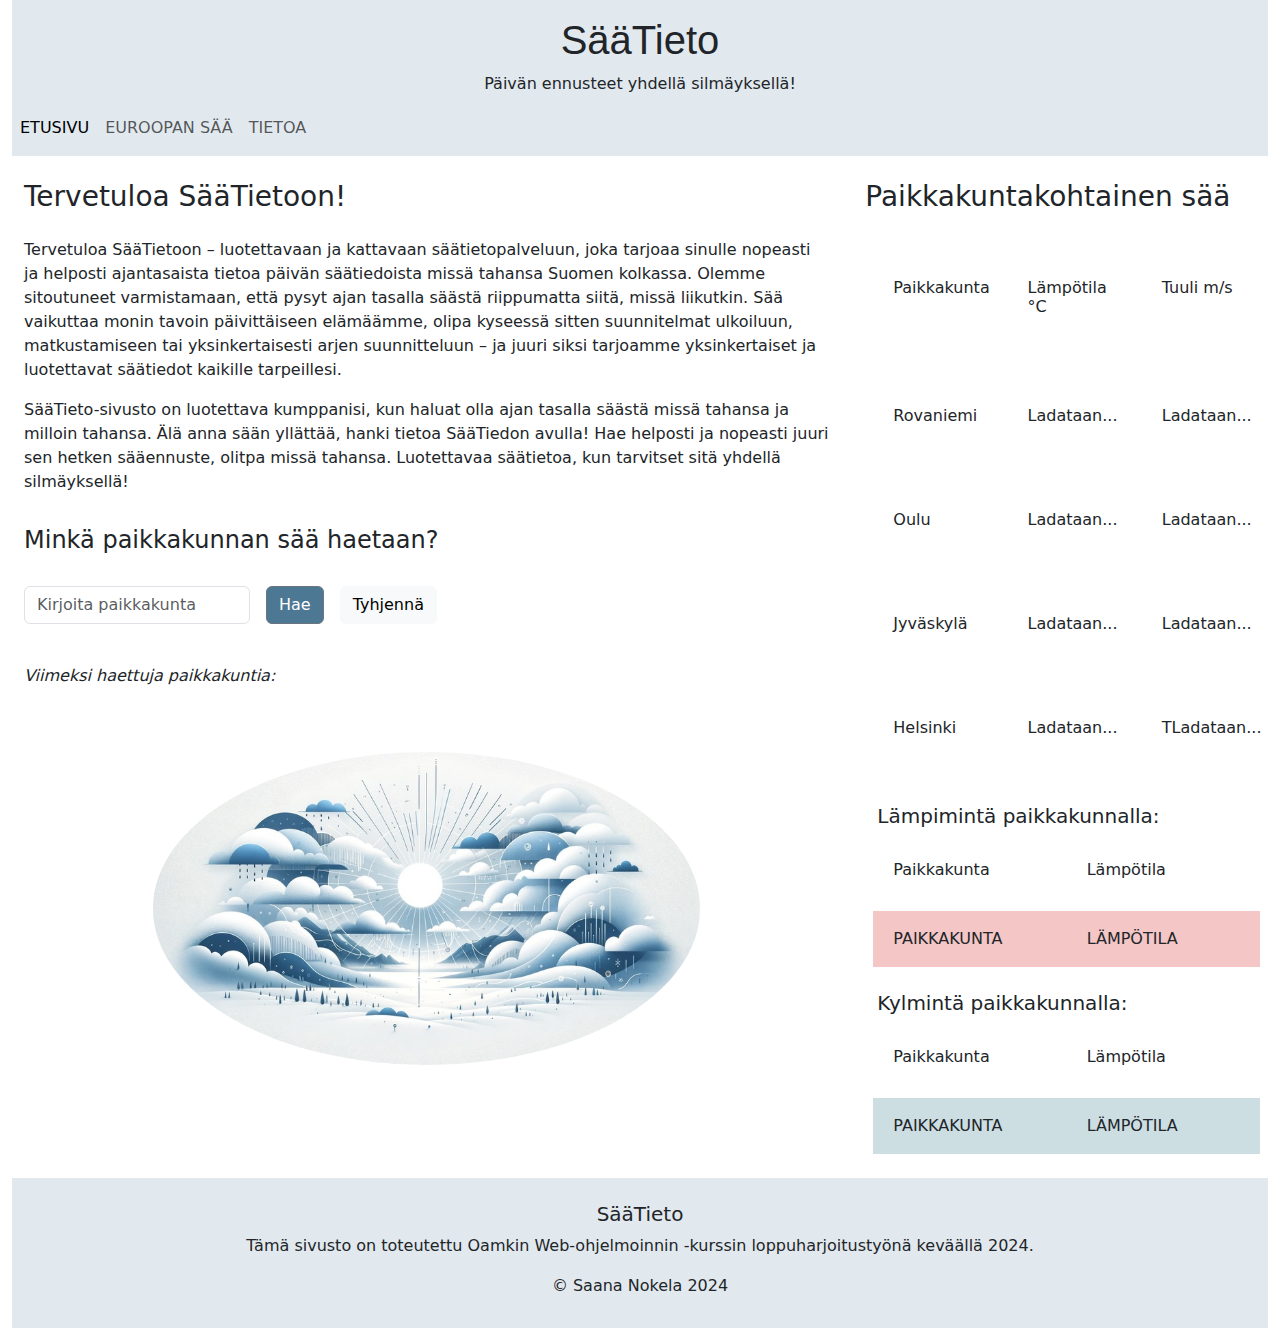
==== index.html @ 3c4e9b1b "Lisätty tietoa-sivulle sisältöä." ====
<!DOCTYPE html>
<html lang="en">
<head>
  <meta charset="UTF-8">
  <meta name="viewport" content="width=device-width, initial-scale=1.0">
  <link href="https://cdn.jsdelivr.net/npm/bootstrap@5.3.2/dist/css/bootstrap.min.css" rel="stylesheet">
  <link href="./css/style.css" rel="stylesheet">
  <title>SääTieto</title>
</head>
<body class="d-flex flex-column min-vh-100 container-fluid">
    <div class="sticky-top">
      <header>
        <div class="pt-3 text-center">
          <div>
            <h1 class="header-title">SääTieto</h1>
          </div>
          <div>
            <p>Päivän ennusteet yhdellä silmäyksellä!</p>
          </div>
        </div>
      </header>
      <nav class="navbar navbar-expand-md">
            <button class="navbar-toggler" type="button"
                data-bs-toggle="collapse"
                data-bs-target="#mainmenu"
                aria-controls="navbarSupportedContent"
                aria-expanded="false"
                aria-label="Toggle navigation">
            <span class="navbar-toggler-icon"></span>
            </button>
          <div class="collapse navbar-collapse " id="mainmenu">
            <ul class="navbar-nav">
              <li class="nav-item"><a class="nav-link active"  href="./index.html">ETUSIVU</a></li>
              <li class="nav-item"><a class="nav-link" href="./european-weather.html">EUROOPAN SÄÄ</a></li>
              <li class="nav-item"><a class="nav-link" href="./about.html">TIETOA</a></li>
            </ul>
          </div>
      </nav>
    </div>
    <div class=" flex-shrink-0">
      <div class="row">
        <div class="col-md-8">
          <article class="container-fluid">
            <h3 class="mt-4">Tervetuloa SääTietoon!</h3>
            <div class="mt-4">
              <p>Tervetuloa SääTietoon – luotettavaan ja kattavaan säätietopalveluun, joka tarjoaa sinulle nopeasti 
                ja helposti ajantasaista tietoa päivän säätiedoista missä tahansa Suomen kolkassa. Olemme 
                sitoutuneet varmistamaan, että pysyt ajan tasalla säästä riippumatta siitä, missä liikutkin. Sää 
                vaikuttaa monin tavoin päivittäiseen elämäämme, olipa kyseessä sitten suunnitelmat ulkoiluun, 
                matkustamiseen tai yksinkertaisesti arjen suunnitteluun – ja juuri siksi tarjoamme yksinkertaiset ja 
                luotettavat säätiedot kaikille tarpeillesi.
              </p>
              <p> SääTieto-sivusto on luotettava kumppanisi, 
              kun haluat olla ajan tasalla säästä missä tahansa ja milloin tahansa. Älä anna sään yllättää, 
              hanki tietoa SääTiedon avulla! Hae helposti ja nopeasti juuri sen hetken sääennuste, olitpa missä 
              tahansa. Luotettavaa säätietoa, kun tarvitset sitä yhdellä silmäyksellä!
              </p>
            </div>
            <div>
              <form class="row g-3 mt-3">
                <h4 class="mb-3">Minkä paikkakunnan sää haetaan?</h4>
                <div class="col-auto">
                  <label for="inputplace" class="visually-hidden">Kirjoita paikkakunta</label>
                  <input type="text" class="form-control" id="inputplace" placeholder="Kirjoita paikkakunta">
                </div>
                <div class="col-auto">
                  <button id="button" type="button" class="btn btn-secondary mb-3">Hae</button>
                </div>
                <div class="col-auto">
                  <button id="clear-button" type="button" class="btn btn-light mb-3">Tyhjennä</button>
                </div>
              </form>
              <div class="mb-4">
                <div>
                  <span id="place-weather-text" class="weather-label fw-bold d-none"></span>
                </div>
                <di>
                  <span class="weather-label fw-bold d-none">Lämpötila</span> 
                  <span id="temperature-output"></span>
                </di>
                <div>
                  <span class="weather-label fw-bold d-none">Tuulisuus</span> 
                  <span id="wind-output"></span>
                </div>
              </div>
            </div>
            <div id="localStorageHistory">
              <div class="fst-italic">
                <p>Viimeksi haettuja paikkakuntia:</p>
                <span id="weather-history"></span>
              </div>
          </div>
            <div class="container">
              <div class="row">
                <div class="col">
                  <div class="pt-5 pb-5 d-flex justify-content-center">  
                     <img src="./img/front-img.jpg" class="front-img rounded-circle" alt="etusivun kuva">
                  </div>
                </div>
              </div>
            </div>
          </article>
        </div>
        <div class="col-md-4">
          <aside>
            <h3 class="mt-4 mb-5">Paikkakuntakohtainen sää</h3>
            <div class="container overflow-hidden">
              <div class="row gy-5">
                <div class="col-4">
                  <h6 class="p-3">Paikkakunta</h6>
                </div>
                <div class="col-4">
                  <h6 class="p-3">Lämpötila &deg;C<h6>
                </div>
                <div class="col-4">
                  <h6 class="p-3">Tuuli m/s</h6>
                </div>
                <div class="col-4">
                  <div class="place-rovaniemi p-3">Rovaniemi</div>
                </div>
                <div class="col-4">
                  <div id="temperature-rovaniemi" class="p-3">Ladataan...</div>
                </div>
                <div class="col-4">
                  <div id="wind-rovaniemi" class="p-3">Ladataan...</div>
                </div>
                <div class="col-4">
                  <div class="place-oulu p-3">Oulu</div>
                </div>
                <div class="col-4">
                  <div id="temperature-oulu" class="p-3">Ladataan...</div>
                </div>
                <div class="col-4">
                  <div id="wind-oulu" class="p-3">Ladataan...</div>
                </div>
                <div class="col-4">
                  <div class="place-jyvaskyla p-3">Jyväskylä</div>
                </div>
                <div class="col-4">
                  <div id="temperature-jyvaskyla" class="p-3">Ladataan...</div>
                </div>
                <div class="col-4">
                  <div id="wind-jyvaskyla" class="p-3">Ladataan...</div>
                </div>
                <div class="col-4">
                  <div id="place-helsinki " class="p-3">Helsinki</div>
                </div>
                <div class="col-4">
                  <div id="temperature-helsinki" class="p-3">Ladataan...</div>
                </div>
                <div class="col-4">
                  <div id="wind-helsinki" class="p-3">TLadataan...</div>
                </div>
              </div>
            </div>
            <div class="container  mt-5 mb-4">
              <div class="row g-2">
                <h5>Lämpimintä paikkakunnalla:</h5>
                <div class=" col-6">
                  <h6 class="p-3">Paikkakunta</h6>
                </div>
                <div class="col-6">
                  <h6 class="p-3">Lämpötila<h6>
                </div>
                <div class="warmest-place-color col-6">
                  <div id="warmest-place" class="p-3">PAIKKAKUNTA</div>
                </div>
                <div class="warmest-place-color col-6">
                  <div id="warmest-temperature" class="p-3">LÄMPÖTILA</div>
                </div>
                <h5 class="mt-4">Kylmintä paikkakunnalla:</h5>
                <div class=" col-6">
                  <h6 class="p-3">Paikkakunta</h6>
                </div>
                <div class="col-6">
                  <h6 class="p-3">Lämpötila<h6>
                </div>
                <div class="coldest-place-color col-6">
                  <div id="coldest-place" class="p-3">PAIKKAKUNTA</div>
                </div>
                <div class="coldest-place-color col-6">
                  <div id="coldest-temperature" class="p-3">LÄMPÖTILA</div>
                </div>
              </div>
            </div>
          </aside>
        </div>
      </div>
    </div>
  <footer class="footer mt-auto">
    <div class="container-fluid text-center">    
      <h5 class="mt-4">SääTieto</h5>
      <p>Tämä sivusto on toteutettu Oamkin Web-ohjelmoinnin -kurssin loppuharjoitustyönä keväällä 2024.</p>
      <p>&copy; Saana Nokela 2024</p>   
    </div>
  </footer>
  <script src="https://cdn.jsdelivr.net/npm/bootstrap@5.3.2/dist/js/bootstrap.bundle.min.js"></script>
  <script src="js/functions.js"></script>
  <script src="js/index.js"></script>
</body>
</html>
---- css/style.css ----
html, body {
    background-color: white;
    margin: 0;
    padding: 0;
}

aside {
    background-color: white;
}

/* TYYLIT */

/* headerin tyylit */
header {
    background-color: #E2E9EE;
    height: 100px;
}

.header-title {
    font-size: 2.5em;
    font-family: Verdana, Geneva, Tahoma, sans-serif;  
}

/* Footerin tyylit */

footer {
    height: 150px;
    background-color: #E2E9EE;
}

/* navin tyylit */
nav {
    background-color:  #E2E9EE;
}

/* etusivun kuvan muotoilu */

.front-img {
    max-width: 70%;
}

.europe-img {
    width: 80%;
}

/* etusin hae napin muokkaus */
#button {
    background-color: #4C7893;
}

/* etusivun aside lämpimin ja kylmin divit */

.warmest-place-color {
    background-color: rgb(244, 198, 198);
}

.coldest-place-color {
    background-color: #CDDEE3;
}
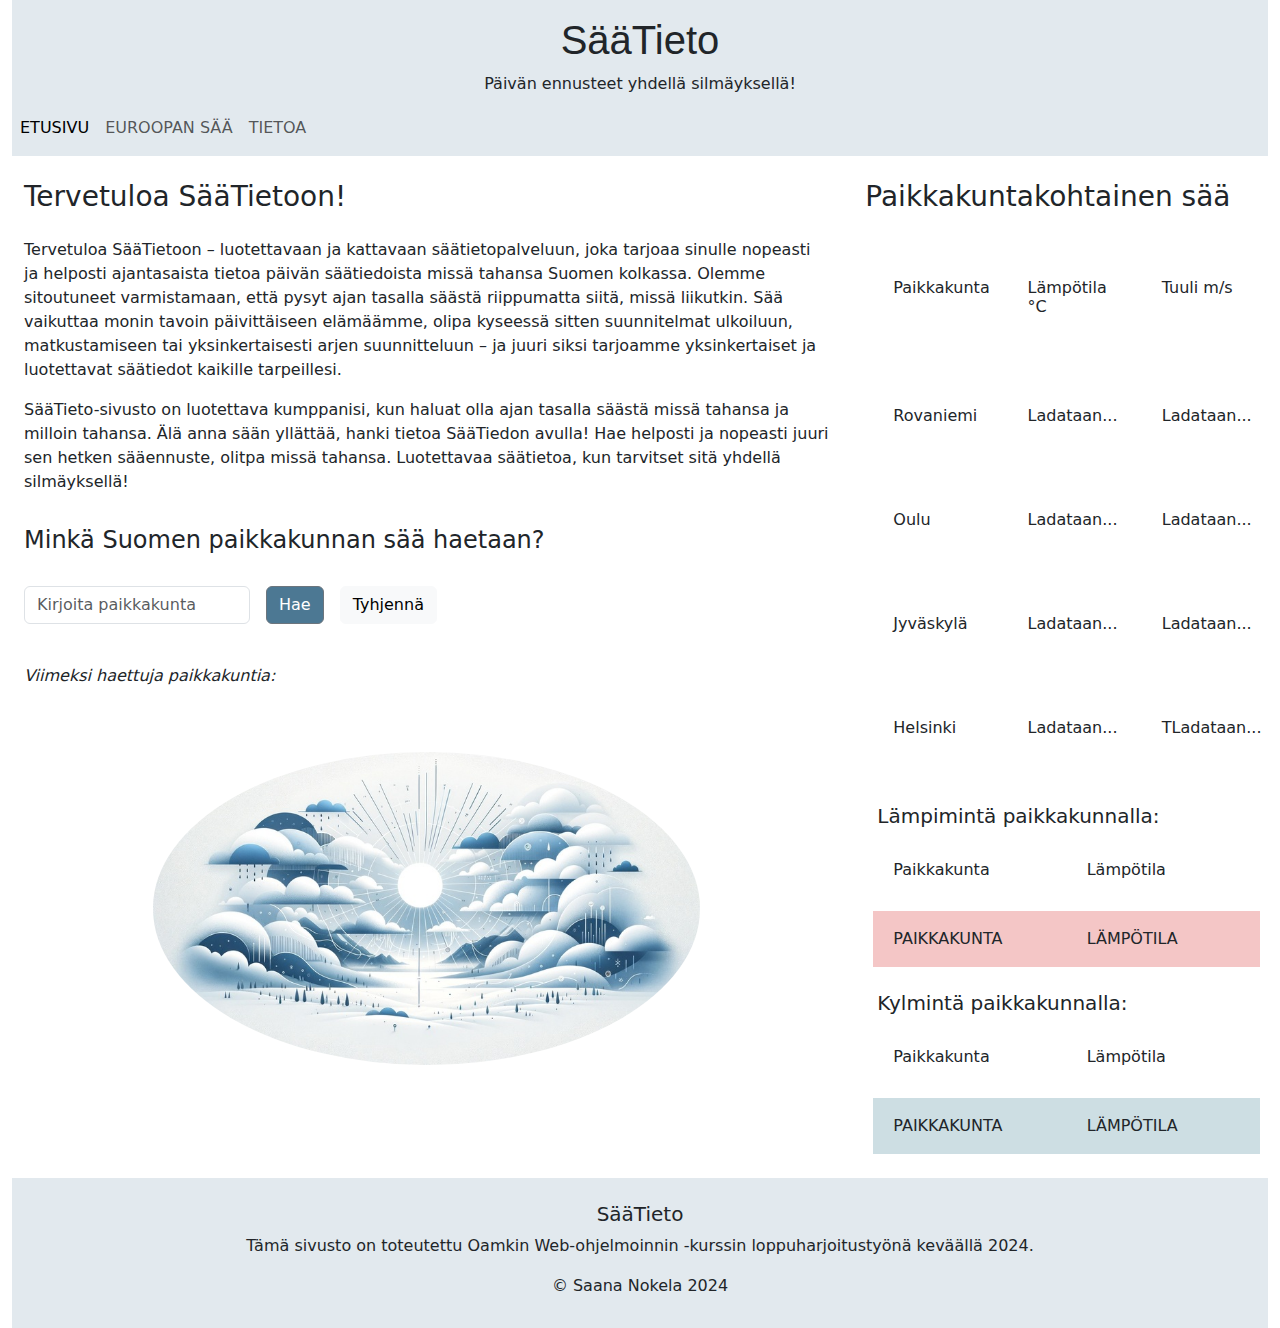
==== commit 6900ce88: "Lisätty mm. virheentarkistusta." ====
--- a/index.html
+++ b/index.html
@@ -58,7 +58,7 @@
             </div>
             <div>
               <form class="row g-3 mt-3">
-                <h4 class="mb-3">Minkä paikkakunnan sää haetaan?</h4>
+                <h4 class="mb-3">Minkä Suomen paikkakunnan sää haetaan?</h4>
                 <div class="col-auto">
                   <label for="inputplace" class="visually-hidden">Kirjoita paikkakunta</label>
                   <input type="text" class="form-control" id="inputplace" placeholder="Kirjoita paikkakunta">
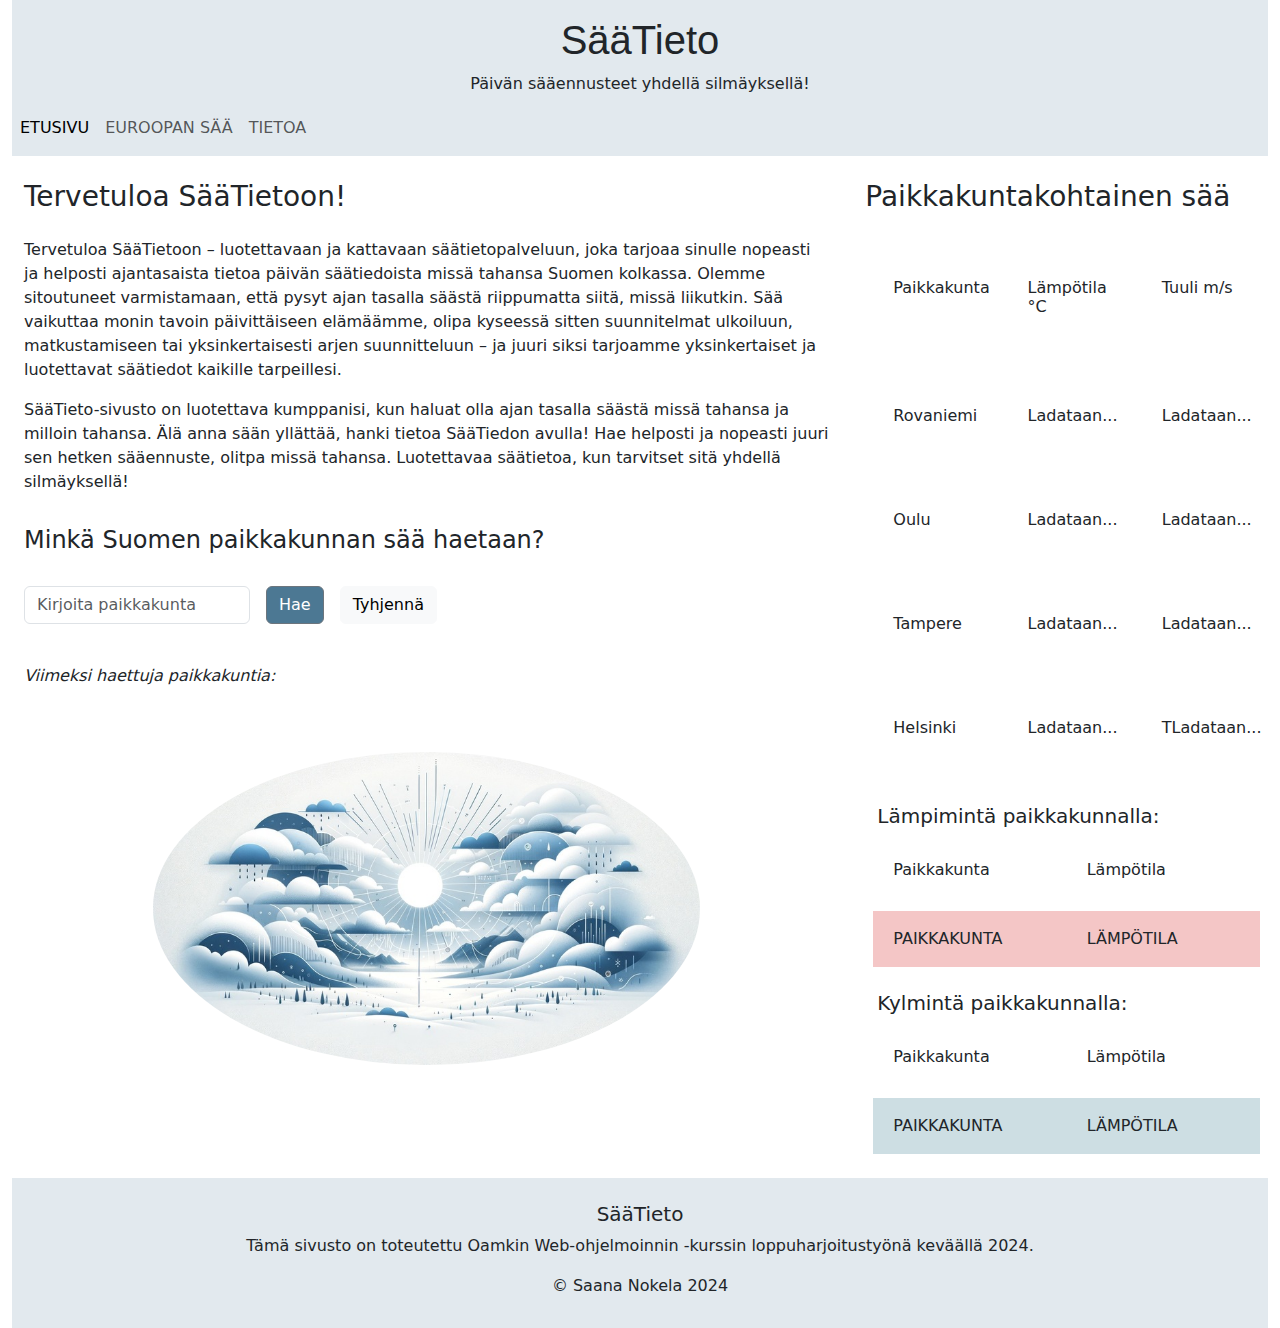
==== commit 26cc1738: "Lisätty README-tiedosto. Korjailtu html-tiedostoja." ====
--- a/index.html
+++ b/index.html
@@ -8,14 +8,14 @@
   <title>SääTieto</title>
 </head>
 <body class="d-flex flex-column min-vh-100 container-fluid">
-    <div class="sticky-top">
+    <div class="background-color">
       <header>
         <div class="pt-3 text-center">
           <div>
             <h1 class="header-title">SääTieto</h1>
           </div>
           <div>
-            <p>Päivän ennusteet yhdellä silmäyksellä!</p>
+            <p>Päivän sääennusteet yhdellä silmäyksellä!</p>
           </div>
         </div>
       </header>
@@ -57,14 +57,14 @@
               </p>
             </div>
             <div>
-              <form class="row g-3 mt-3">
+              <form id="formplace" class="row g-3 mt-3">
                 <h4 class="mb-3">Minkä Suomen paikkakunnan sää haetaan?</h4>
                 <div class="col-auto">
                   <label for="inputplace" class="visually-hidden">Kirjoita paikkakunta</label>
                   <input type="text" class="form-control" id="inputplace" placeholder="Kirjoita paikkakunta">
                 </div>
                 <div class="col-auto">
-                  <button id="button" type="button" class="btn btn-secondary mb-3">Hae</button>
+                  <button id="button" type="submit" class="btn btn-secondary mb-3">Hae</button>
                 </div>
                 <div class="col-auto">
                   <button id="clear-button" type="button" class="btn btn-light mb-3">Tyhjennä</button>
@@ -134,13 +134,13 @@
                   <div id="wind-oulu" class="p-3">Ladataan...</div>
                 </div>
                 <div class="col-4">
-                  <div class="place-jyvaskyla p-3">Jyväskylä</div>
-                </div>
-                <div class="col-4">
-                  <div id="temperature-jyvaskyla" class="p-3">Ladataan...</div>
-                </div>
-                <div class="col-4">
-                  <div id="wind-jyvaskyla" class="p-3">Ladataan...</div>
+                  <div class="place-tampere p-3">Tampere</div>
+                </div>
+                <div class="col-4">
+                  <div id="temperature-tampere" class="p-3">Ladataan...</div>
+                </div>
+                <div class="col-4">
+                  <div id="wind-tampere" class="p-3">Ladataan...</div>
                 </div>
                 <div class="col-4">
                   <div id="place-helsinki " class="p-3">Helsinki</div>
@@ -187,7 +187,7 @@
         </div>
       </div>
     </div>
-  <footer class="footer mt-auto">
+  <footer class="footer mt-auto background-color">
     <div class="container-fluid text-center">    
       <h5 class="mt-4">SääTieto</h5>
       <p>Tämä sivusto on toteutettu Oamkin Web-ohjelmoinnin -kurssin loppuharjoitustyönä keväällä 2024.</p>
--- a/css/style.css
+++ b/css/style.css
@@ -9,11 +9,13 @@
     background-color: white;
 }
 
-/* TYYLIT */
+/* Headerin, navin ja footerin taustaväri*/
+.background-color {
+    background-color: #E2E9EE;
+}
 
 /* headerin tyylit */
 header {
-    background-color: #E2E9EE;
     height: 100px;
 }
 
@@ -26,12 +28,6 @@
 
 footer {
     height: 150px;
-    background-color: #E2E9EE;
-}
-
-/* navin tyylit */
-nav {
-    background-color:  #E2E9EE;
 }
 
 /* etusivun kuvan muotoilu */
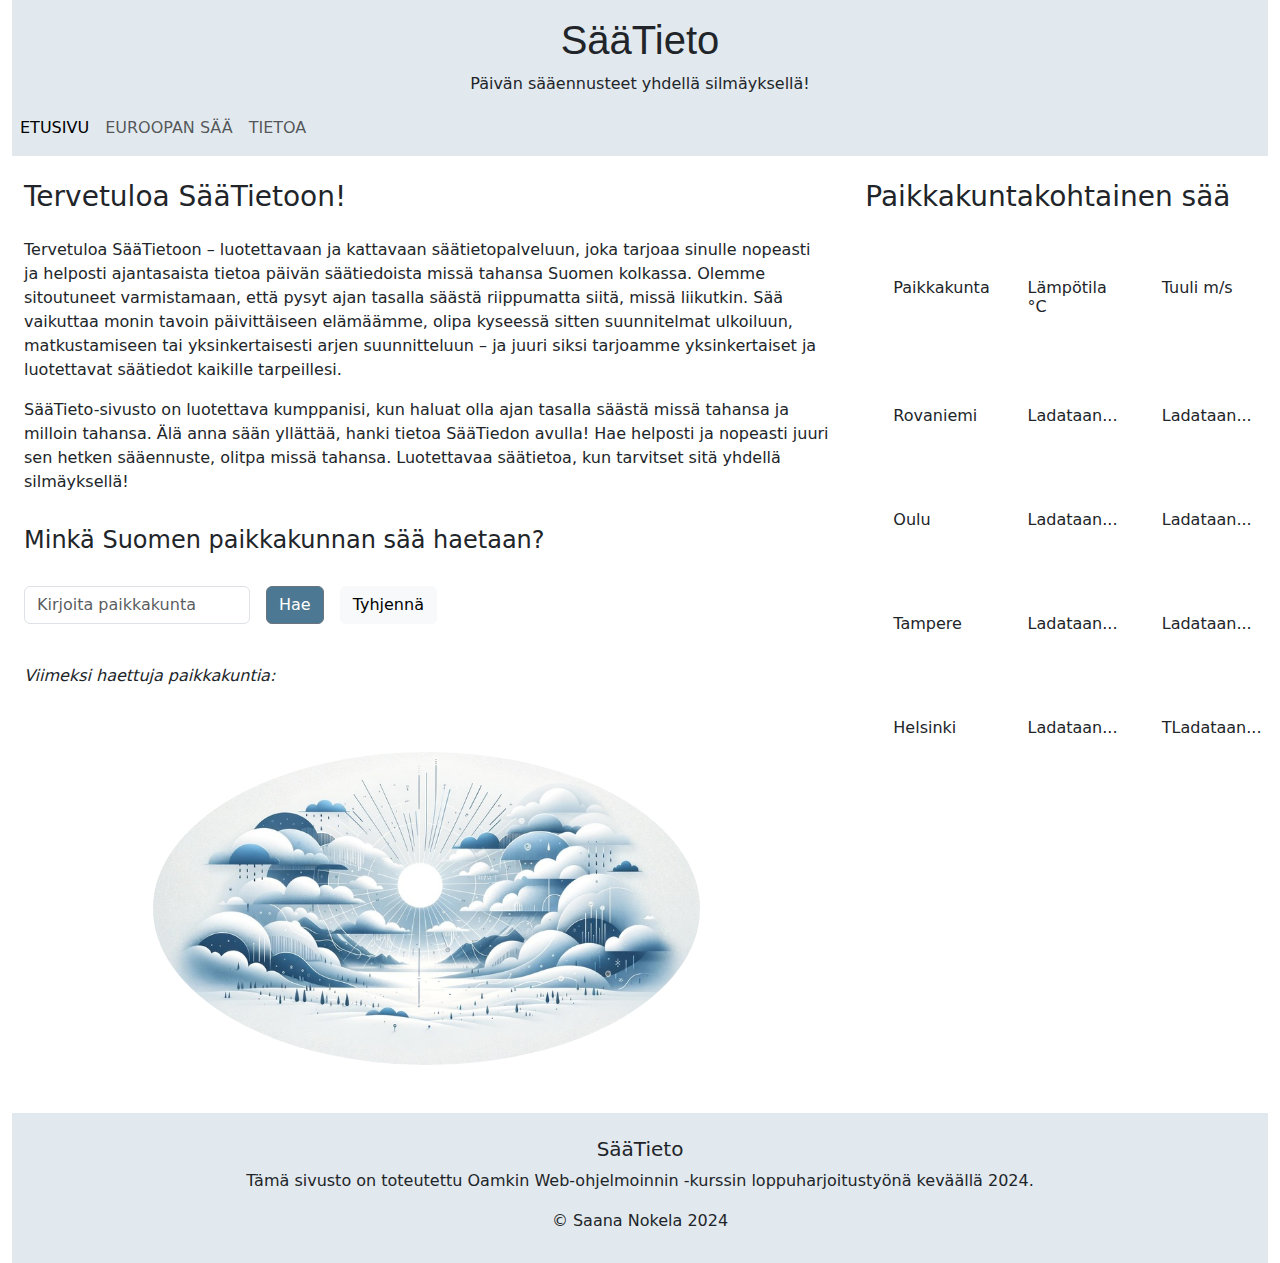
==== commit 424ca45c: "Muutettu index-  ja euroopan sää -sivujen sisältöä ja toiminnallisuutta." ====
--- a/index.html
+++ b/index.html
@@ -153,7 +153,7 @@
                 </div>
               </div>
             </div>
-            <div class="container  mt-5 mb-4">
+            <!-- <div class="container  mt-5 mb-4">
               <div class="row g-2">
                 <h5>Lämpimintä paikkakunnalla:</h5>
                 <div class=" col-6">
@@ -182,7 +182,7 @@
                   <div id="coldest-temperature" class="p-3">LÄMPÖTILA</div>
                 </div>
               </div>
-            </div>
+            </div> -->
           </aside>
         </div>
       </div>
--- a/css/style.css
+++ b/css/style.css
@@ -1,4 +1,3 @@
-
 html, body {
     background-color: white;
     margin: 0;
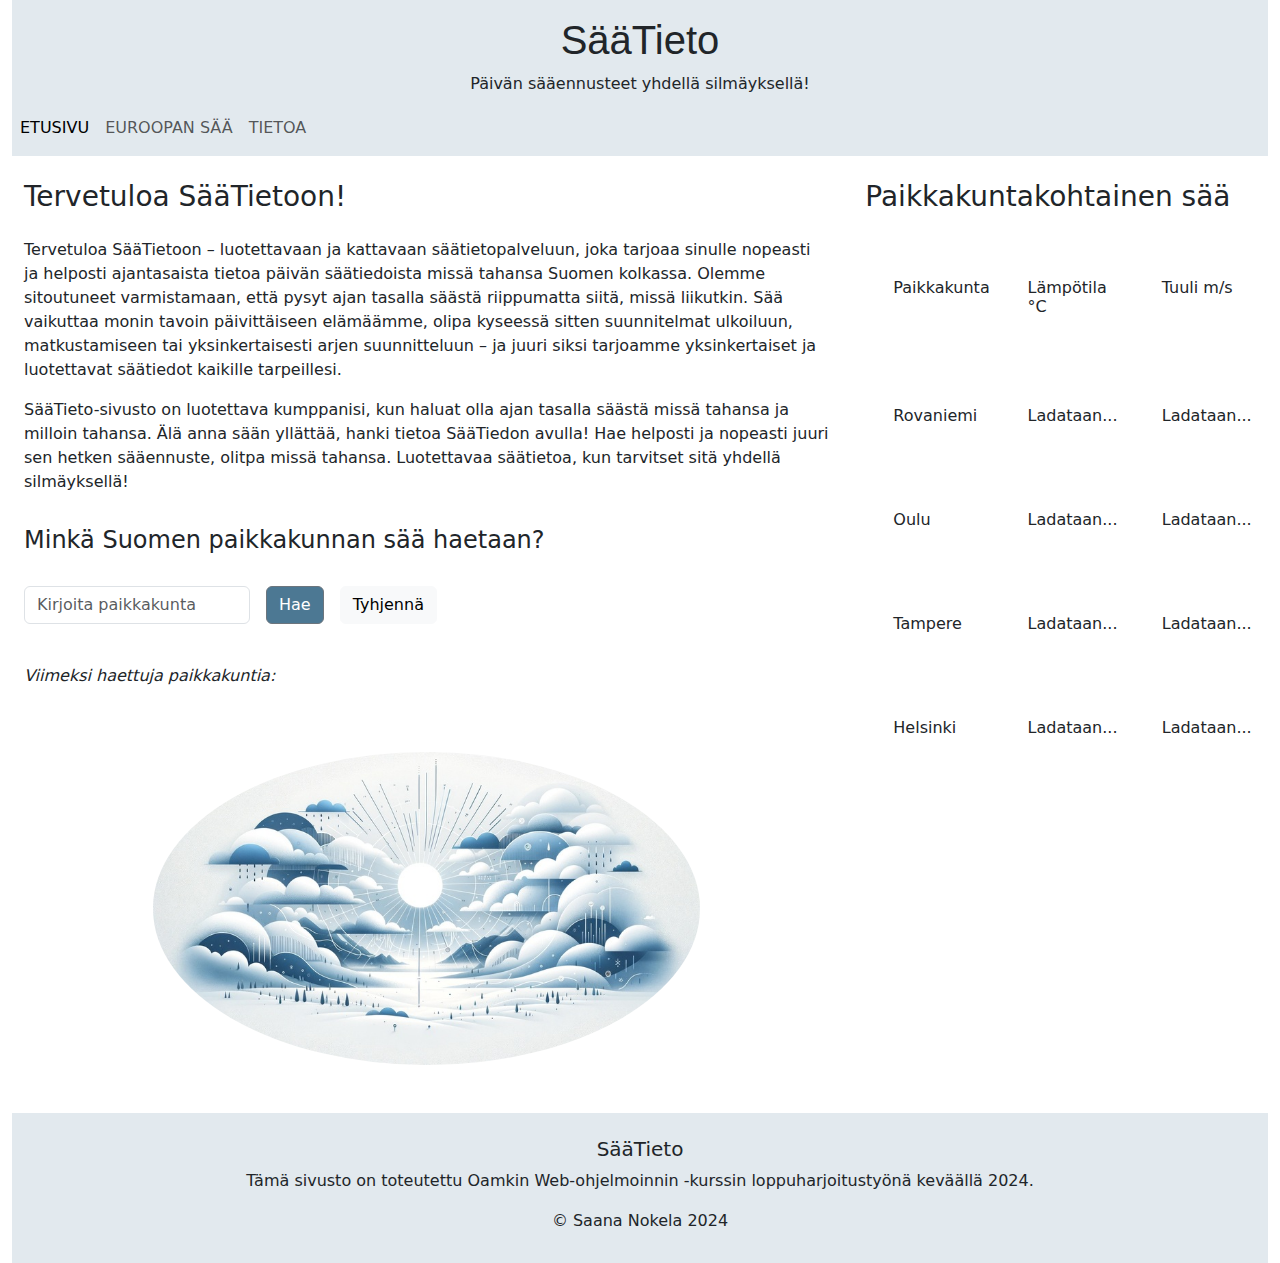
==== commit c8a69745: "Korjattu index.html tiedostoa ja functions.js-tiedostoa." ====
--- a/index.html
+++ b/index.html
@@ -149,40 +149,10 @@
                   <div id="temperature-helsinki" class="p-3">Ladataan...</div>
                 </div>
                 <div class="col-4">
-                  <div id="wind-helsinki" class="p-3">TLadataan...</div>
+                  <div id="wind-helsinki" class="p-3">Ladataan...</div>
                 </div>
               </div>
             </div>
-            <!-- <div class="container  mt-5 mb-4">
-              <div class="row g-2">
-                <h5>Lämpimintä paikkakunnalla:</h5>
-                <div class=" col-6">
-                  <h6 class="p-3">Paikkakunta</h6>
-                </div>
-                <div class="col-6">
-                  <h6 class="p-3">Lämpötila<h6>
-                </div>
-                <div class="warmest-place-color col-6">
-                  <div id="warmest-place" class="p-3">PAIKKAKUNTA</div>
-                </div>
-                <div class="warmest-place-color col-6">
-                  <div id="warmest-temperature" class="p-3">LÄMPÖTILA</div>
-                </div>
-                <h5 class="mt-4">Kylmintä paikkakunnalla:</h5>
-                <div class=" col-6">
-                  <h6 class="p-3">Paikkakunta</h6>
-                </div>
-                <div class="col-6">
-                  <h6 class="p-3">Lämpötila<h6>
-                </div>
-                <div class="coldest-place-color col-6">
-                  <div id="coldest-place" class="p-3">PAIKKAKUNTA</div>
-                </div>
-                <div class="coldest-place-color col-6">
-                  <div id="coldest-temperature" class="p-3">LÄMPÖTILA</div>
-                </div>
-              </div>
-            </div> -->
           </aside>
         </div>
       </div>
